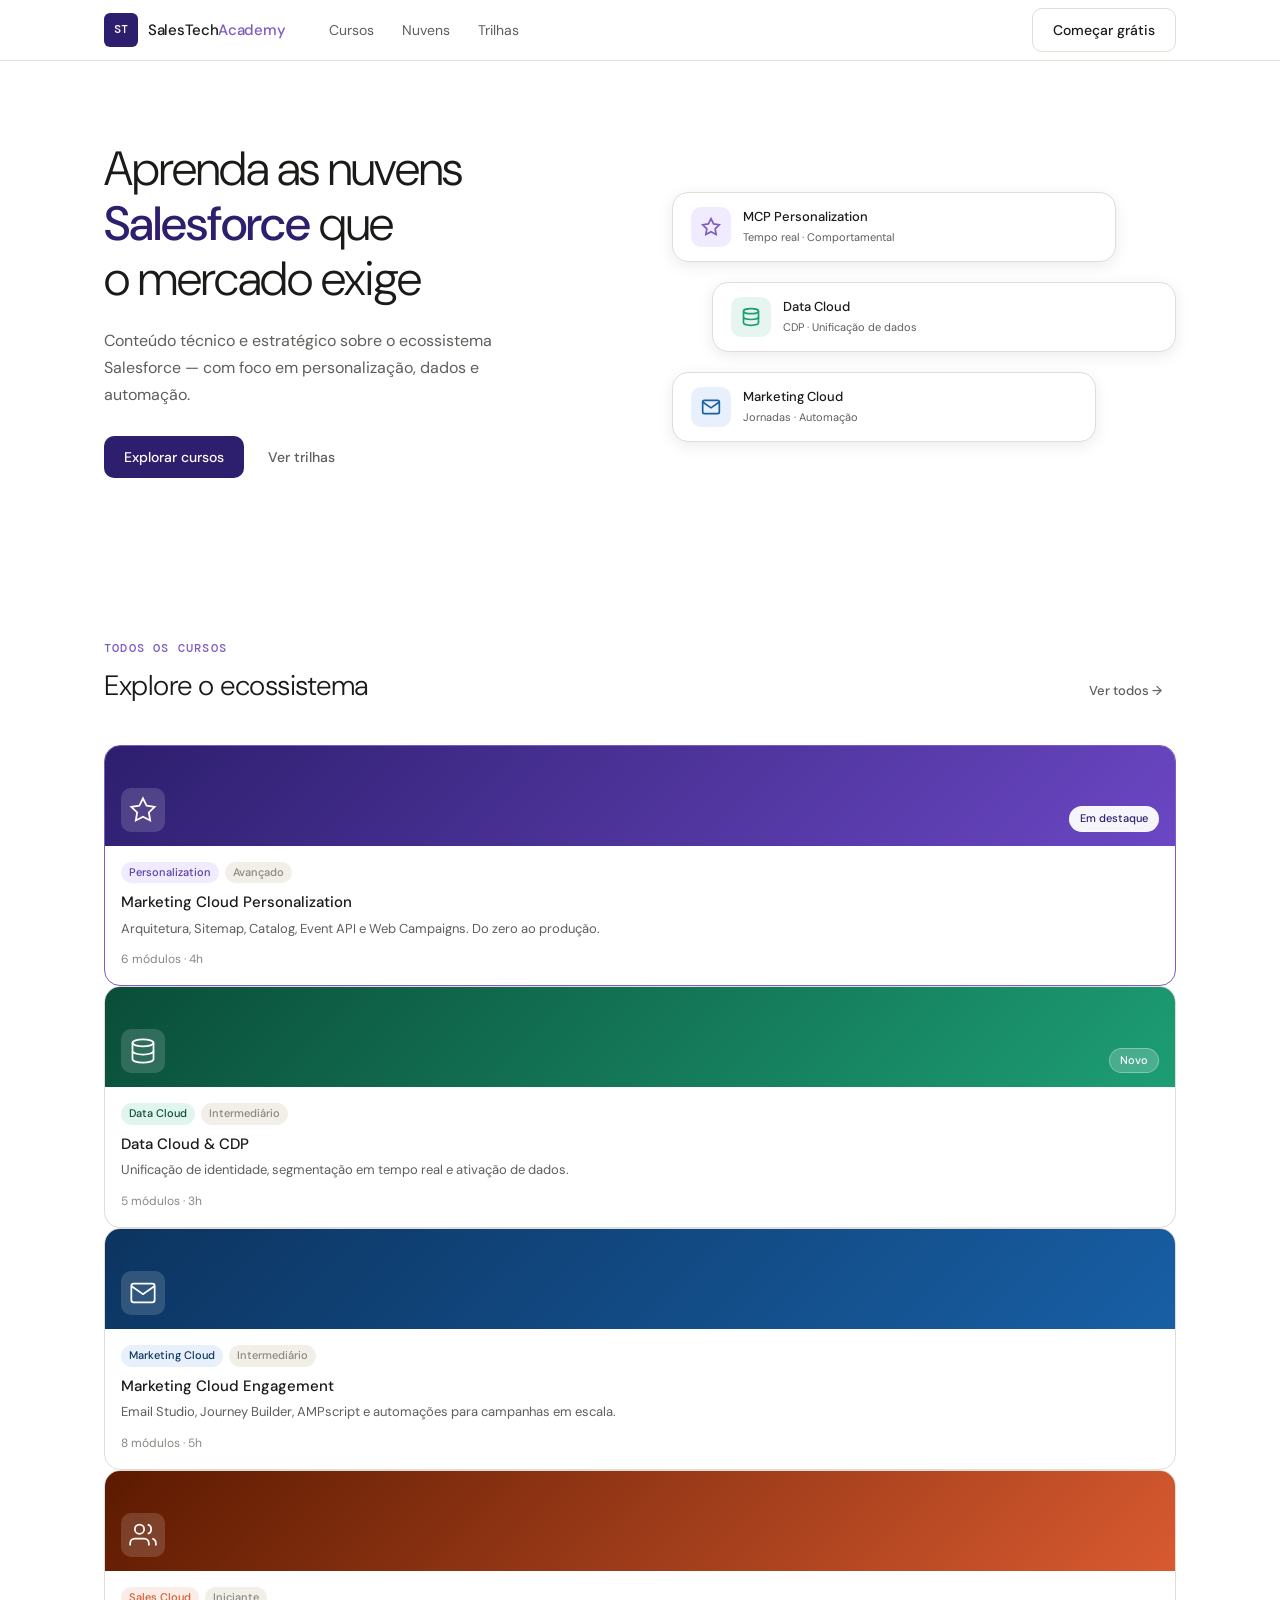
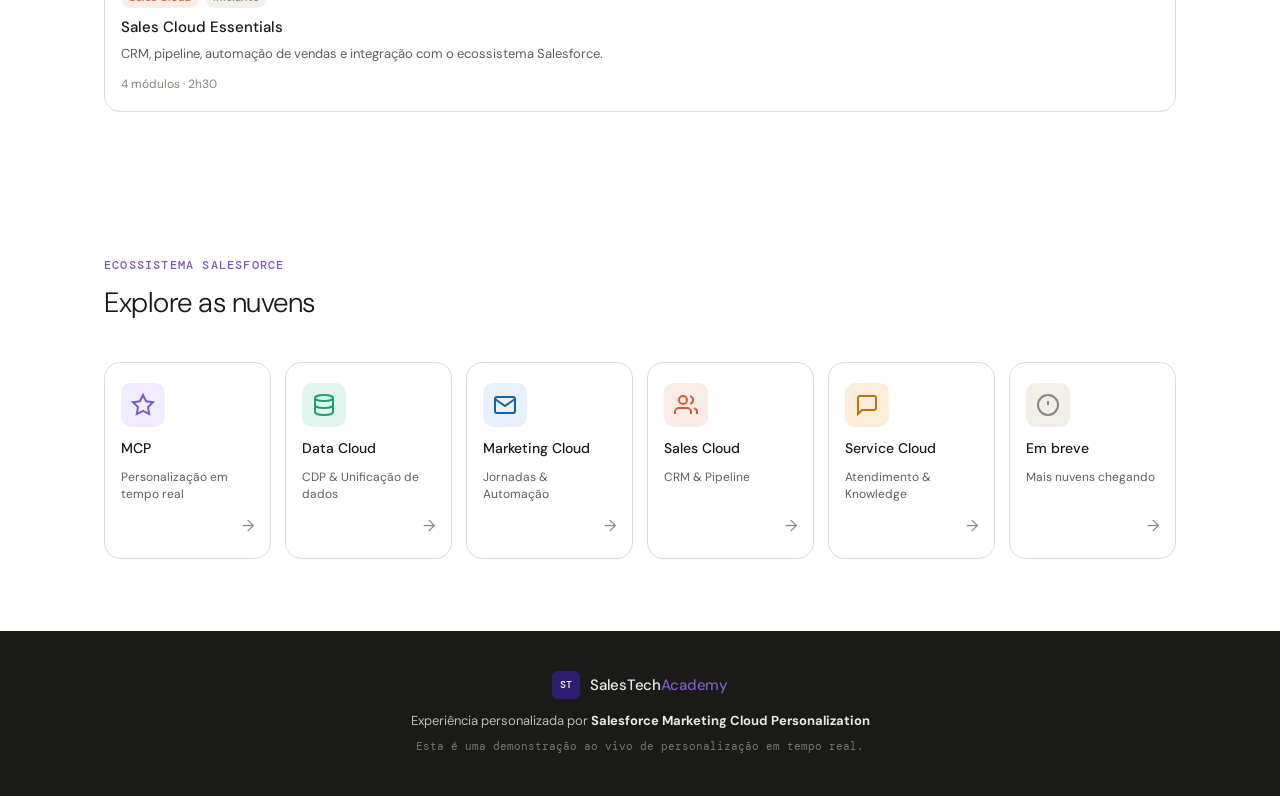
==== index.html @ fd5643a3 "Add files via upload" ====
<!DOCTYPE html>
<html lang="pt-BR">
<head>
  <meta charset="UTF-8" />
  <meta name="viewport" content="width=device-width, initial-scale=1.0" />
  <title>SalesTech Academy</title>
  <link rel="preconnect" href="https://fonts.googleapis.com" />
  <link href="https://fonts.googleapis.com/css2?family=DM+Sans:ital,opsz,wght@0,9..40,300;0,9..40,400;0,9..40,500;1,9..40,300&family=DM+Mono:wght@400;500&display=swap" rel="stylesheet" />

  <script type="text/javascript">
    var _sfaccount = '500008088';
  </script>
  <script type="text/javascript" src="//cdn.evgnet.com/beacon/partnercapgeminibrasil/salestech_academy/scripts/evergage.min.js"></script>

  <link rel="stylesheet" href="css/style.css" />
</head>
<body>

  <!-- ============================================================
       MCP ZONE: event_banner
       Campanha: SalesTech — Event Banner
       Ativado manualmente durante a demo
  ============================================================ -->
  <div id="event-banner"></div>

  <!-- ============================================================
       NAVBAR
       MCP ZONE: navbar_cta
       Anônimo  → "Começar grátis"
       Identificado → nome do usuário
  ============================================================ -->
  <header class="navbar">
    <div class="container navbar__inner">
      <a href="index.html" class="navbar__logo">
        <span class="logo-mark">ST</span>
        <span class="logo-text">SalesTech<em>Academy</em></span>
      </a>
      <nav class="navbar__links">
        <a href="#cursos">Cursos</a>
        <a href="#nuvens">Nuvens</a>
        <a href="#trilhas">Trilhas</a>
      </nav>
      <div class="navbar__actions">
        <!-- MCP injeta aqui: nome do usuário ou CTA "Começar grátis" -->
        <div id="navbar-cta">
          <a href="#identificar" class="btn btn--outline">Começar grátis</a>
        </div>
      </div>
      <button class="navbar__hamburger" id="hamburger" aria-label="Menu">
        <span></span><span></span><span></span>
      </button>
    </div>
  </header>

  <!-- ============================================================
       HERO
       MCP ZONE: hero_greeting  → eyebrow personalizado por perfil
       MCP ZONE: hero_content   → título, subtítulo e CTA por perfil
       MCP ZONE: profile_tags   → tags de interesse (só identificados)
  ============================================================ -->
  <section class="hero">
    <div class="container hero__inner">
      <div class="hero__content">

        <!-- MCP injeta: eyebrow com greeting personalizado -->
        <div id="hero-greeting"></div>

        <!-- Título padrão — MCP pode substituir via hero_content -->
        <h1 class="hero__title">
          Aprenda as nuvens<br/>
          <span class="highlight">Salesforce</span> que<br/>
          o mercado exige
        </h1>

        <!-- Subtítulo padrão — MCP pode substituir via hero_content -->
        <p class="hero__sub" id="hero-sub">
          Conteúdo técnico e estratégico sobre o ecossistema Salesforce — com foco em personalização, dados e automação.
        </p>

        <div class="hero__ctas">
          <!-- MCP ZONE: hero_cta — CTA personalizado por perfil -->
          <div id="hero-cta">
            <a href="#cursos" class="btn btn--primary">Explorar cursos</a>
          </div>
          <a href="#nuvens" class="btn btn--ghost">Ver trilhas</a>
        </div>

        <!-- MCP ZONE: profile_tags — visível apenas para identificados -->
        <div id="profile-tags"></div>

      </div>
      <div class="hero__visual">
        <div class="hero__card-stack">
          <div class="floating-card floating-card--1">
            <div class="floating-card__icon" style="background:#f0ebff;">
              <svg width="20" height="20" viewBox="0 0 24 24" fill="none" stroke="#7c5cbf" stroke-width="2"><path d="M12 2l3.09 6.26L22 9.27l-5 4.87 1.18 6.88L12 17.77l-6.18 3.25L7 14.14 2 9.27l6.91-1.01L12 2z"/></svg>
            </div>
            <div>
              <p class="floating-card__title">MCP Personalization</p>
              <p class="floating-card__sub">Tempo real · Comportamental</p>
            </div>
          </div>
          <div class="floating-card floating-card--2">
            <div class="floating-card__icon" style="background:#e6f5f0;">
              <svg width="20" height="20" viewBox="0 0 24 24" fill="none" stroke="#1d9e75" stroke-width="2"><ellipse cx="12" cy="5" rx="9" ry="3"/><path d="M21 12c0 1.66-4 3-9 3s-9-1.34-9-3"/><path d="M3 5v14c0 1.66 4 3 9 3s9-1.34 9-3V5"/></svg>
            </div>
            <div>
              <p class="floating-card__title">Data Cloud</p>
              <p class="floating-card__sub">CDP · Unificação de dados</p>
            </div>
          </div>
          <div class="floating-card floating-card--3">
            <div class="floating-card__icon" style="background:#e8f0fb;">
              <svg width="20" height="20" viewBox="0 0 24 24" fill="none" stroke="#185fa5" stroke-width="2"><path d="M4 4h16c1.1 0 2 .9 2 2v12c0 1.1-.9 2-2 2H4c-1.1 0-2-.9-2-2V6c0-1.1.9-2 2-2z"/><polyline points="22,6 12,13 2,6"/></svg>
            </div>
            <div>
              <p class="floating-card__title">Marketing Cloud</p>
              <p class="floating-card__sub">Jornadas · Automação</p>
            </div>
          </div>
        </div>
      </div>
    </div>
  </section>

  <!-- ============================================================
       MCP ZONE: identify_zone
       Visível APENAS para visitantes anônimos
       MCP suprime após identificação
  ============================================================ -->
  <div id="identify-zone"></div>

  <!-- ============================================================
       CURSOS
       MCP ZONE: recommended_courses
       Recipe de recomendação por perfil + comportamento
       Seção estática abaixo como fallback para anônimos
  ============================================================ -->
  <section class="section" id="cursos">
    <div class="container">

      <!-- MCP ZONE: courses_header — eyebrow e título personalizados -->
      <div id="courses-header">
        <div class="section__header">
          <div>
            <p class="section__eyebrow">Todos os cursos</p>
            <h2 class="section__title">Explore o ecossistema</h2>
          </div>
          <a href="#" class="btn btn--ghost btn--sm">Ver todos →</a>
        </div>
      </div>

      <!-- MCP ZONE: recommended_courses — cards injetados pelo recipe -->
      <div id="courses-grid">
        <!-- Cards estáticos — fallback para anônimos sem campanha ativa -->
        <article class="course-card course-card--featured" data-catalog="personalization">
          <a href="personalization.html">
            <div class="course-card__header" style="background: linear-gradient(135deg,#2d1f6e,#6b47c4);">
              <div class="course-card__icon">
                <svg width="28" height="28" viewBox="0 0 24 24" fill="none" stroke="#fff" stroke-width="1.5"><path d="M12 2l3.09 6.26L22 9.27l-5 4.87 1.18 6.88L12 17.77l-6.18 3.25L7 14.14 2 9.27l6.91-1.01L12 2z"/></svg>
              </div>
              <span class="course-badge course-badge--featured">Em destaque</span>
            </div>
            <div class="course-card__body">
              <div class="course-card__tags">
                <span class="tag tag--purple">Personalization</span>
                <span class="tag tag--level">Avançado</span>
              </div>
              <h3 class="course-card__title">Marketing Cloud Personalization</h3>
              <p class="course-card__desc">Arquitetura, Sitemap, Catalog, Event API e Web Campaigns. Do zero ao produção.</p>
              <div class="course-card__meta">
                <span>6 módulos · 4h</span>
              </div>
            </div>
          </a>
        </article>

        <article class="course-card" data-catalog="data_cloud">
          <a href="data-cloud.html">
            <div class="course-card__header" style="background: linear-gradient(135deg,#0a4d38,#1d9e75);">
              <div class="course-card__icon">
                <svg width="28" height="28" viewBox="0 0 24 24" fill="none" stroke="#fff" stroke-width="1.5"><ellipse cx="12" cy="5" rx="9" ry="3"/><path d="M21 12c0 1.66-4 3-9 3s-9-1.34-9-3"/><path d="M3 5v14c0 1.66 4 3 9 3s9-1.34 9-3V5"/></svg>
              </div>
              <span class="course-badge">Novo</span>
            </div>
            <div class="course-card__body">
              <div class="course-card__tags">
                <span class="tag tag--green">Data Cloud</span>
                <span class="tag tag--level">Intermediário</span>
              </div>
              <h3 class="course-card__title">Data Cloud & CDP</h3>
              <p class="course-card__desc">Unificação de identidade, segmentação em tempo real e ativação de dados.</p>
              <div class="course-card__meta">
                <span>5 módulos · 3h</span>
              </div>
            </div>
          </a>
        </article>

        <article class="course-card" data-catalog="marketing_cloud">
          <a href="marketing-cloud.html">
            <div class="course-card__header" style="background: linear-gradient(135deg,#0c3460,#185fa5);">
              <div class="course-card__icon">
                <svg width="28" height="28" viewBox="0 0 24 24" fill="none" stroke="#fff" stroke-width="1.5"><path d="M4 4h16c1.1 0 2 .9 2 2v12c0 1.1-.9 2-2 2H4c-1.1 0-2-.9-2-2V6c0-1.1.9-2 2-2z"/><polyline points="22,6 12,13 2,6"/></svg>
              </div>
            </div>
            <div class="course-card__body">
              <div class="course-card__tags">
                <span class="tag tag--blue">Marketing Cloud</span>
                <span class="tag tag--level">Intermediário</span>
              </div>
              <h3 class="course-card__title">Marketing Cloud Engagement</h3>
              <p class="course-card__desc">Email Studio, Journey Builder, AMPscript e automações para campanhas em escala.</p>
              <div class="course-card__meta">
                <span>8 módulos · 5h</span>
              </div>
            </div>
          </a>
        </article>

        <article class="course-card" data-catalog="sales_cloud">
          <a href="#" onclick="return false;">
            <div class="course-card__header" style="background: linear-gradient(135deg,#5c1a00,#d85a30);">
              <div class="course-card__icon">
                <svg width="28" height="28" viewBox="0 0 24 24" fill="none" stroke="#fff" stroke-width="1.5"><path d="M17 21v-2a4 4 0 0 0-4-4H5a4 4 0 0 0-4 4v2"/><circle cx="9" cy="7" r="4"/><path d="M23 21v-2a4 4 0 0 0-3-3.87"/><path d="M16 3.13a4 4 0 0 1 0 7.75"/></svg>
              </div>
            </div>
            <div class="course-card__body">
              <div class="course-card__tags">
                <span class="tag tag--coral">Sales Cloud</span>
                <span class="tag tag--level">Iniciante</span>
              </div>
              <h3 class="course-card__title">Sales Cloud Essentials</h3>
              <p class="course-card__desc">CRM, pipeline, automação de vendas e integração com o ecossistema Salesforce.</p>
              <div class="course-card__meta">
                <span>4 módulos · 2h30</span>
              </div>
            </div>
          </a>
        </article>
      </div>

    </div>
  </section>

  <!-- ============================================================
       MCP ZONE: continue_section
       Visível APENAS para identificados com comportamento registrado
       MCP injeta com base no lastCourseViewed
  ============================================================ -->
  <div id="continue-section"></div>

  <!-- ============================================================
       NUVENS — catálogo estático
       Cliques alimentam o catalog affinity no MCP
  ============================================================ -->
  <section class="section" id="nuvens">
    <div class="container">
      <div class="section__header">
        <div>
          <p class="section__eyebrow">Ecossistema Salesforce</p>
          <h2 class="section__title">Explore as nuvens</h2>
        </div>
      </div>
      <div class="clouds-grid">
        <a href="personalization.html" class="cloud-card" data-catalog="personalization">
          <div class="cloud-card__icon" style="background:#f0ebff; color:#7c5cbf;">
            <svg width="24" height="24" viewBox="0 0 24 24" fill="none" stroke="currentColor" stroke-width="2"><path d="M12 2l3.09 6.26L22 9.27l-5 4.87 1.18 6.88L12 17.77l-6.18 3.25L7 14.14 2 9.27l6.91-1.01L12 2z"/></svg>
          </div>
          <h4>MCP</h4>
          <p>Personalização em tempo real</p>
          <span class="cloud-card__arrow">→</span>
        </a>
        <a href="data-cloud.html" class="cloud-card" data-catalog="data_cloud">
          <div class="cloud-card__icon" style="background:#e1f5ee; color:#1d9e75;">
            <svg width="24" height="24" viewBox="0 0 24 24" fill="none" stroke="currentColor" stroke-width="2"><ellipse cx="12" cy="5" rx="9" ry="3"/><path d="M21 12c0 1.66-4 3-9 3s-9-1.34-9-3"/><path d="M3 5v14c0 1.66 4 3 9 3s9-1.34 9-3V5"/></svg>
          </div>
          <h4>Data Cloud</h4>
          <p>CDP & Unificação de dados</p>
          <span class="cloud-card__arrow">→</span>
        </a>
        <a href="marketing-cloud.html" class="cloud-card" data-catalog="marketing_cloud">
          <div class="cloud-card__icon" style="background:#e8f0fb; color:#185fa5;">
            <svg width="24" height="24" viewBox="0 0 24 24" fill="none" stroke="currentColor" stroke-width="2"><path d="M4 4h16c1.1 0 2 .9 2 2v12c0 1.1-.9 2-2 2H4c-1.1 0-2-.9-2-2V6c0-1.1.9-2 2-2z"/><polyline points="22,6 12,13 2,6"/></svg>
          </div>
          <h4>Marketing Cloud</h4>
          <p>Jornadas & Automação</p>
          <span class="cloud-card__arrow">→</span>
        </a>
        <a href="#" class="cloud-card" data-catalog="sales_cloud" onclick="return false;">
          <div class="cloud-card__icon" style="background:#faece7; color:#d85a30;">
            <svg width="24" height="24" viewBox="0 0 24 24" fill="none" stroke="currentColor" stroke-width="2"><path d="M17 21v-2a4 4 0 0 0-4-4H5a4 4 0 0 0-4 4v2"/><circle cx="9" cy="7" r="4"/><path d="M23 21v-2a4 4 0 0 0-3-3.87"/><path d="M16 3.13a4 4 0 0 1 0 7.75"/></svg>
          </div>
          <h4>Sales Cloud</h4>
          <p>CRM & Pipeline</p>
          <span class="cloud-card__arrow">→</span>
        </a>
        <a href="#" class="cloud-card" data-catalog="service_cloud" onclick="return false;">
          <div class="cloud-card__icon" style="background:#faeeda; color:#ba7517;">
            <svg width="24" height="24" viewBox="0 0 24 24" fill="none" stroke="currentColor" stroke-width="2"><path d="M21 15a2 2 0 0 1-2 2H7l-4 4V5a2 2 0 0 1 2-2h14a2 2 0 0 1 2 2z"/></svg>
          </div>
          <h4>Service Cloud</h4>
          <p>Atendimento & Knowledge</p>
          <span class="cloud-card__arrow">→</span>
        </a>
        <a href="#" class="cloud-card cloud-card--coming" onclick="return false;">
          <div class="cloud-card__icon" style="background:#f1efe8; color:#888780;">
            <svg width="24" height="24" viewBox="0 0 24 24" fill="none" stroke="currentColor" stroke-width="2"><circle cx="12" cy="12" r="10"/><line x1="12" y1="8" x2="12" y2="12"/><line x1="12" y1="16" x2="12.01" y2="16"/></svg>
          </div>
          <h4>Em breve</h4>
          <p>Mais nuvens chegando</p>
          <span class="cloud-card__arrow">→</span>
        </a>
      </div>
    </div>
  </section>

  <!-- FOOTER -->
  <footer class="footer">
    <div class="container footer__inner">
      <div class="footer__brand">
        <span class="logo-mark logo-mark--sm">ST</span>
        <span class="logo-text">SalesTech<em>Academy</em></span>
      </div>
      <p class="footer__powered">
        Experiência personalizada por
        <strong>Salesforce Marketing Cloud Personalization</strong>
      </p>
      <p class="footer__note">Esta é uma demonstração ao vivo de personalização em tempo real.</p>
    </div>
  </footer>

  <script src="js/mcp-events.js"></script>
  <script>
    // Hamburger menu — única lógica que permanece no site
    window.addEventListener('DOMContentLoaded', () => {
      document.getElementById('hamburger').addEventListener('click', () => {
        document.querySelector('.navbar__links').classList.toggle('open');
      });

      // Animate floating cards
      document.querySelectorAll('.floating-card').forEach((card, i) => {
        card.style.animationDelay = `${i * 0.15}s`;
        card.classList.add('fade-in');
      });

      // Animate sections on scroll
      const observer = new IntersectionObserver((entries) => {
        entries.forEach(e => {
          if (e.isIntersecting) e.target.classList.add('visible');
        });
      }, { threshold: 0.1 });
      document.querySelectorAll('.course-card, .cloud-card, .section__header').forEach(el => observer.observe(el));
    });
  </script>
</body>
</html>
---- css/style.css ----
/* ============================================
   SalesTech Academy — CSS
   Marketing Cloud Personalization Demo
   ============================================ */

*, *::before, *::after { box-sizing: border-box; margin: 0; padding: 0; }

:root {
  --font: 'DM Sans', sans-serif;
  --mono: 'DM Mono', monospace;

  --purple-50: #f0ebff;
  --purple-100: #d4c2f7;
  --purple-400: #7c5cbf;
  --purple-600: #5a3fa0;
  --purple-900: #2d1f6e;

  --green-50: #e1f5ee;
  --green-400: #1d9e75;
  --green-900: #0a4d38;

  --blue-50: #e8f0fb;
  --blue-400: #185fa5;
  --blue-900: #0c3460;

  --coral-50: #faece7;
  --coral-400: #d85a30;

  --amber-50: #faeeda;
  --amber-400: #ba7517;

  --gray-50: #f8f7f5;
  --gray-100: #f1efe8;
  --gray-200: #e0ddd6;
  --gray-400: #888780;
  --gray-700: #444441;
  --gray-900: #1a1a18;

  --text: #1a1a18;
  --text-muted: #5f5e5a;
  --text-light: #888780;
  --bg: #ffffff;
  --bg-alt: #f8f7f5;
  --border: #e0ddd6;

  --radius-sm: 6px;
  --radius-md: 10px;
  --radius-lg: 16px;
  --radius-xl: 24px;

  --shadow-sm: 0 1px 3px rgba(0,0,0,0.06), 0 1px 2px rgba(0,0,0,0.04);
  --shadow-md: 0 4px 16px rgba(0,0,0,0.08);
  --shadow-lg: 0 8px 32px rgba(0,0,0,0.10);
}

html { scroll-behavior: smooth; }

body {
  font-family: var(--font);
  font-size: 16px;
  line-height: 1.6;
  color: var(--text);
  background: var(--bg);
  -webkit-font-smoothing: antialiased;
}

a { text-decoration: none; color: inherit; }
img { max-width: 100%; }

.container {
  max-width: 1120px;
  margin: 0 auto;
  padding: 0 24px;
}

/* ============================================ BUTTONS */
.btn {
  display: inline-flex;
  align-items: center;
  gap: 6px;
  padding: 10px 20px;
  border-radius: var(--radius-md);
  font-family: var(--font);
  font-size: 14px;
  font-weight: 500;
  cursor: pointer;
  border: none;
  transition: all 0.2s ease;
  white-space: nowrap;
}
.btn--primary {
  background: var(--purple-900);
  color: #fff;
}
.btn--primary:hover { background: var(--purple-600); transform: translateY(-1px); box-shadow: var(--shadow-md); }
.btn--outline {
  background: transparent;
  color: var(--text);
  border: 1.5px solid var(--border);
}
.btn--outline:hover { border-color: var(--purple-400); color: var(--purple-400); }
.btn--ghost {
  background: transparent;
  color: var(--text-muted);
  padding: 10px 14px;
}
.btn--ghost:hover { color: var(--text); }
.btn--sm { padding: 7px 14px; font-size: 13px; }

/* ============================================ EVENT BANNER */
.event-banner {
  background: var(--green-900);
  color: #fff;
  padding: 10px 0;
  position: sticky;
  top: 0;
  z-index: 200;
}
.event-banner__inner {
  max-width: 1120px;
  margin: 0 auto;
  padding: 0 24px;
  display: flex;
  align-items: center;
  gap: 12px;
}
.event-banner__pulse {
  width: 8px; height: 8px;
  background: #4ade80;
  border-radius: 50%;
  flex-shrink: 0;
  animation: pulse 2s infinite;
}
@keyframes pulse {
  0%, 100% { opacity: 1; transform: scale(1); }
  50% { opacity: 0.5; transform: scale(1.3); }
}
.event-banner__text { flex: 1; font-size: 14px; }
.event-banner__text strong { font-weight: 500; }
.event-banner__cta {
  font-size: 13px;
  background: rgba(255,255,255,0.15);
  color: #fff;
  padding: 5px 14px;
  border-radius: var(--radius-sm);
  border: 1px solid rgba(255,255,255,0.2);
  white-space: nowrap;
  transition: background 0.2s;
}
.event-banner__cta:hover { background: rgba(255,255,255,0.25); }
.event-banner__close {
  background: none;
  border: none;
  color: rgba(255,255,255,0.6);
  font-size: 20px;
  cursor: pointer;
  padding: 0 4px;
  line-height: 1;
}

/* ============================================ NAVBAR */
.navbar {
  position: sticky;
  top: 0;
  z-index: 100;
  background: rgba(255,255,255,0.92);
  backdrop-filter: blur(12px);
  -webkit-backdrop-filter: blur(12px);
  border-bottom: 1px solid var(--border);
}
.navbar__inner {
  height: 60px;
  display: flex;
  align-items: center;
  gap: 32px;
}
.navbar__logo {
  display: flex;
  align-items: center;
  gap: 10px;
  flex-shrink: 0;
}
.logo-mark {
  width: 34px; height: 34px;
  background: var(--purple-900);
  color: #fff;
  border-radius: var(--radius-sm);
  display: flex;
  align-items: center;
  justify-content: center;
  font-size: 12px;
  font-weight: 500;
  letter-spacing: 0.5px;
  font-family: var(--mono);
}
.logo-mark--sm { width: 28px; height: 28px; font-size: 10px; }
.logo-text {
  font-size: 15px;
  font-weight: 500;
  color: var(--text);
  letter-spacing: -0.3px;
}
.logo-text em { font-style: normal; color: var(--purple-400); }
.navbar__links {
  display: flex;
  gap: 4px;
  flex: 1;
}
.navbar__links a {
  font-size: 14px;
  color: var(--text-muted);
  padding: 6px 12px;
  border-radius: var(--radius-sm);
  transition: all 0.15s;
}
.navbar__links a:hover { color: var(--text); background: var(--gray-100); }
.navbar__actions {
  display: flex;
  align-items: center;
  gap: 10px;
}
.user-greeting {
  font-size: 13px;
  color: var(--text-muted);
  font-family: var(--mono);
  background: var(--purple-50);
  padding: 4px 10px;
  border-radius: 20px;
  color: var(--purple-600);
}
.navbar__hamburger {
  display: none;
  flex-direction: column;
  gap: 5px;
  background: none;
  border: none;
  cursor: pointer;
  padding: 4px;
}
.navbar__hamburger span {
  width: 22px; height: 2px;
  background: var(--text);
  border-radius: 2px;
  display: block;
}

/* ============================================ HERO */
.hero {
  padding: 80px 0 64px;
  overflow: hidden;
}
.hero__inner {
  display: grid;
  grid-template-columns: 1fr 1fr;
  gap: 64px;
  align-items: center;
}
.hero__eyebrow {
  display: inline-flex;
  align-items: center;
  gap: 8px;
  font-size: 13px;
  font-weight: 500;
  color: var(--purple-600);
  background: var(--purple-50);
  padding: 5px 12px;
  border-radius: 20px;
  margin-bottom: 20px;
  transition: opacity 0.4s ease;
  font-family: var(--mono);
}
.live-dot {
  width: 7px; height: 7px;
  background: var(--green-400);
  border-radius: 50%;
  animation: pulse 2s infinite;
}
.hero__title {
  font-size: clamp(32px, 4vw, 48px);
  font-weight: 300;
  line-height: 1.15;
  letter-spacing: -1px;
  color: var(--text);
  margin-bottom: 20px;
}
.highlight {
  font-weight: 500;
  color: var(--purple-900);
  position: relative;
}
.hero__sub {
  font-size: 16px;
  color: var(--text-muted);
  line-height: 1.7;
  margin-bottom: 28px;
  max-width: 440px;
}
.hero__ctas {
  display: flex;
  gap: 10px;
  flex-wrap: wrap;
  margin-bottom: 24px;
}
.profile-tags {
  display: flex;
  align-items: center;
  gap: 8px;
  flex-wrap: wrap;
}
.profile-tag__label {
  font-size: 12px;
  color: var(--text-light);
}
.profile-tag {
  font-size: 12px;
  font-weight: 500;
  background: var(--purple-50);
  color: var(--purple-600);
  padding: 3px 10px;
  border-radius: 20px;
  border: 1px solid var(--purple-100);
}

/* Floating cards */
.hero__visual { position: relative; height: 300px; }
.hero__card-stack { position: relative; width: 100%; height: 100%; }
.floating-card {
  position: absolute;
  background: var(--bg);
  border: 1px solid var(--border);
  border-radius: var(--radius-lg);
  padding: 14px 18px;
  display: flex;
  align-items: center;
  gap: 12px;
  box-shadow: var(--shadow-md);
  opacity: 0;
  transform: translateY(12px);
  transition: opacity 0.5s ease, transform 0.5s ease;
}
.floating-card.fade-in { opacity: 1; transform: translateY(0); }
.floating-card--1 { top: 20px; left: 0; right: 60px; animation: float1 4s ease-in-out infinite 0.5s; }
.floating-card--2 { top: 110px; left: 40px; right: 0; animation: float2 4.5s ease-in-out infinite 0.8s; }
.floating-card--3 { top: 200px; left: 0; right: 80px; animation: float1 5s ease-in-out infinite 1s; }
@keyframes float1 { 0%,100% { transform: translateY(0); } 50% { transform: translateY(-6px); } }
@keyframes float2 { 0%,100% { transform: translateY(0); } 50% { transform: translateY(-5px); } }
.floating-card__icon {
  width: 40px; height: 40px;
  border-radius: var(--radius-md);
  display: flex;
  align-items: center;
  justify-content: center;
  flex-shrink: 0;
}
.floating-card__title { font-size: 13px; font-weight: 500; color: var(--text); }
.floating-card__sub { font-size: 11px; color: var(--text-muted); margin-top: 1px; }

/* ============================================ IDENTIFY ZONE */
.identify-zone {
  padding: 40px 0;
  background: var(--bg-alt);
  border-top: 1px solid var(--border);
  border-bottom: 1px solid var(--border);
}
.identify-zone__inner {
  display: flex;
  align-items: center;
  gap: 40px;
}
.identify-zone__text h3 {
  font-size: 18px;
  font-weight: 500;
  margin-bottom: 4px;
}
.identify-zone__text p {
  font-size: 14px;
  color: var(--text-muted);
  max-width: 300px;
}
.identify-zone__form {
  display: flex;
  gap: 10px;
  flex: 1;
  flex-wrap: wrap;
}
.identify-zone__form input,
.identify-zone__form select {
  flex: 1;
  min-width: 160px;
  padding: 10px 14px;
  border: 1.5px solid var(--border);
  border-radius: var(--radius-md);
  font-family: var(--font);
  font-size: 14px;
  color: var(--text);
  background: var(--bg);
  outline: none;
  transition: border-color 0.2s;
}
.identify-zone__form input:focus,
.identify-zone__form select:focus { border-color: var(--purple-400); }

/* ============================================ SECTIONS */
.section { padding: 72px 0; }
.section--alt { background: var(--bg-alt); }
.section__header {
  display: flex;
  align-items: flex-end;
  justify-content: space-between;
  margin-bottom: 36px;
  opacity: 0;
  transform: translateY(16px);
  transition: opacity 0.5s ease, transform 0.5s ease;
}
.section__header.visible { opacity: 1; transform: translateY(0); }
.section__eyebrow {
  font-size: 12px;
  font-weight: 500;
  text-transform: uppercase;
  letter-spacing: 1.2px;
  color: var(--purple-400);
  font-family: var(--mono);
  margin-bottom: 6px;
}
.section__title {
  font-size: 28px;
  font-weight: 300;
  letter-spacing: -0.5px;
  color: var(--text);
}

/* ============================================ COURSE CARDS */
.courses-grid {
  display: grid;
  grid-template-columns: repeat(auto-fill, minmax(240px, 1fr));
  gap: 20px;
}
.course-card {
  background: var(--bg);
  border: 1px solid var(--border);
  border-radius: var(--radius-lg);
  overflow: hidden;
  transition: all 0.25s ease;
  opacity: 0;
  transform: translateY(20px);
}
.course-card.visible { opacity: 1; transform: translateY(0); }
.course-card:hover { box-shadow: var(--shadow-lg); transform: translateY(-3px); }
.course-card--featured { border-color: var(--purple-400); }
.course-card a { display: block; height: 100%; color: inherit; }
.course-card__header {
  height: 100px;
  display: flex;
  align-items: flex-end;
  justify-content: space-between;
  padding: 14px 16px;
  position: relative;
}
.course-card__icon {
  width: 44px; height: 44px;
  background: rgba(255,255,255,0.15);
  border-radius: var(--radius-md);
  display: flex;
  align-items: center;
  justify-content: center;
}
.course-badge {
  font-size: 11px;
  font-weight: 500;
  background: rgba(255,255,255,0.2);
  color: #fff;
  padding: 3px 10px;
  border-radius: 20px;
  border: 1px solid rgba(255,255,255,0.3);
}
.course-badge--featured { background: rgba(255,255,255,0.95); color: var(--purple-900); }
.course-card__body { padding: 16px; }
.course-card__tags { display: flex; gap: 6px; margin-bottom: 10px; flex-wrap: wrap; }
.tag {
  font-size: 11px;
  font-weight: 500;
  padding: 2px 8px;
  border-radius: 20px;
}
.tag--purple { background: var(--purple-50); color: var(--purple-600); }
.tag--green { background: var(--green-50); color: var(--green-900); }
.tag--blue { background: var(--blue-50); color: var(--blue-900); }
.tag--coral { background: var(--coral-50); color: var(--coral-400); }
.tag--level { background: var(--gray-100); color: var(--gray-400); }
.course-card__title {
  font-size: 15px;
  font-weight: 500;
  margin-bottom: 6px;
  line-height: 1.3;
}
.course-card__desc {
  font-size: 13px;
  color: var(--text-muted);
  line-height: 1.5;
  margin-bottom: 12px;
}
.course-card__meta {
  display: flex;
  align-items: center;
  justify-content: space-between;
  font-size: 12px;
  color: var(--text-light);
  gap: 10px;
}
.course-card__progress { display: flex; align-items: center; gap: 6px; flex: 1; }
.progress-bar {
  flex: 1;
  height: 3px;
  background: var(--gray-200);
  border-radius: 2px;
  overflow: hidden;
}
.progress-bar__fill { height: 100%; background: var(--purple-400); border-radius: 2px; transition: width 0.6s ease; }
.progress-bar__fill--green { background: var(--green-400); }
.progress-bar__fill--blue { background: var(--blue-400); }
.progress-label { font-size: 11px; color: var(--text-light); white-space: nowrap; }

/* ============================================ CONTINUE CARDS */
.continue-grid { display: flex; flex-direction: column; gap: 12px; }
.continue-card {
  background: var(--bg);
  border: 1px solid var(--border);
  border-radius: var(--radius-md);
  padding: 14px 18px;
  display: flex;
  align-items: center;
  gap: 14px;
  transition: box-shadow 0.2s;
}
.continue-card:hover { box-shadow: var(--shadow-sm); }
.continue-card__icon {
  width: 40px; height: 40px;
  border-radius: var(--radius-md);
  display: flex;
  align-items: center;
  justify-content: center;
  flex-shrink: 0;
}
.continue-card__info { flex: 1; }
.continue-card__title { font-size: 14px; font-weight: 500; }
.continue-card__sub { font-size: 12px; color: var(--text-muted); margin-top: 2px; }

/* ============================================ CLOUDS GRID */
.clouds-grid {
  display: grid;
  grid-template-columns: repeat(auto-fill, minmax(160px, 1fr));
  gap: 14px;
}
.cloud-card {
  background: var(--bg);
  border: 1px solid var(--border);
  border-radius: var(--radius-lg);
  padding: 20px 16px;
  display: flex;
  flex-direction: column;
  gap: 10px;
  transition: all 0.2s ease;
  cursor: pointer;
  opacity: 0;
  transform: translateY(16px);
}
.cloud-card.visible { opacity: 1; transform: translateY(0); }
.cloud-card:hover { border-color: var(--purple-100); box-shadow: var(--shadow-md); transform: translateY(-2px); }
.cloud-card--coming { opacity: 0.5; cursor: default; }
.cloud-card--coming:hover { transform: none; box-shadow: none; }
.cloud-card__icon {
  width: 44px; height: 44px;
  border-radius: var(--radius-md);
  display: flex;
  align-items: center;
  justify-content: center;
}
.cloud-card h4 { font-size: 14px; font-weight: 500; }
.cloud-card p { font-size: 12px; color: var(--text-muted); line-height: 1.4; flex: 1; }
.cloud-card__arrow {
  font-size: 16px;
  color: var(--text-light);
  transition: transform 0.2s;
  align-self: flex-end;
}
.cloud-card:hover .cloud-card__arrow { transform: translateX(4px); color: var(--purple-400); }

/* ============================================ FOOTER */
.footer {
  background: var(--gray-900);
  color: rgba(255,255,255,0.7);
  padding: 40px 0;
}
.footer__inner { text-align: center; }
.footer__brand {
  display: flex;
  align-items: center;
  justify-content: center;
  gap: 10px;
  margin-bottom: 12px;
}
.footer__brand .logo-text { color: rgba(255,255,255,0.9); }
.footer__powered { font-size: 13px; margin-bottom: 6px; }
.footer__powered strong { color: rgba(255,255,255,0.9); }
.footer__note {
  font-size: 11px;
  color: rgba(255,255,255,0.4);
  font-family: var(--mono);
}

/* ============================================ ANIMATIONS */
@keyframes fadeUp {
  from { opacity: 0; transform: translateY(20px); }
  to { opacity: 1; transform: translateY(0); }
}
.hero__content > * { animation: fadeUp 0.6s ease both; }
.hero__content > *:nth-child(1) { animation-delay: 0.05s; }
.hero__content > *:nth-child(2) { animation-delay: 0.12s; }
.hero__content > *:nth-child(3) { animation-delay: 0.18s; }
.hero__content > *:nth-child(4) { animation-delay: 0.24s; }

/* ============================================ RESPONSIVE */
@media (max-width: 768px) {
  .hero__inner { grid-template-columns: 1fr; gap: 40px; }
  .hero__visual { height: 200px; }
  .floating-card { font-size: 13px; padding: 10px 14px; }
  .floating-card--1 { right: 0; }
  .floating-card--2 { left: 0; }
  .floating-card--3 { right: 0; }
  .navbar__links { display: none; position: absolute; top: 60px; left: 0; right: 0; background: #fff; border-bottom: 1px solid var(--border); flex-direction: column; padding: 12px 24px; gap: 0; }
  .navbar__links.open { display: flex; }
  .navbar__links a { padding: 10px 0; border-bottom: 1px solid var(--gray-100); }
  .navbar__hamburger { display: flex; }
  .identify-zone__inner { flex-direction: column; align-items: flex-start; gap: 20px; }
  .courses-grid { grid-template-columns: 1fr 1fr; }
  .section { padding: 48px 0; }
}

@media (max-width: 480px) {
  .courses-grid { grid-template-columns: 1fr; }
  .clouds-grid { grid-template-columns: 1fr 1fr; }
  .hero__title { font-size: 28px; }
}
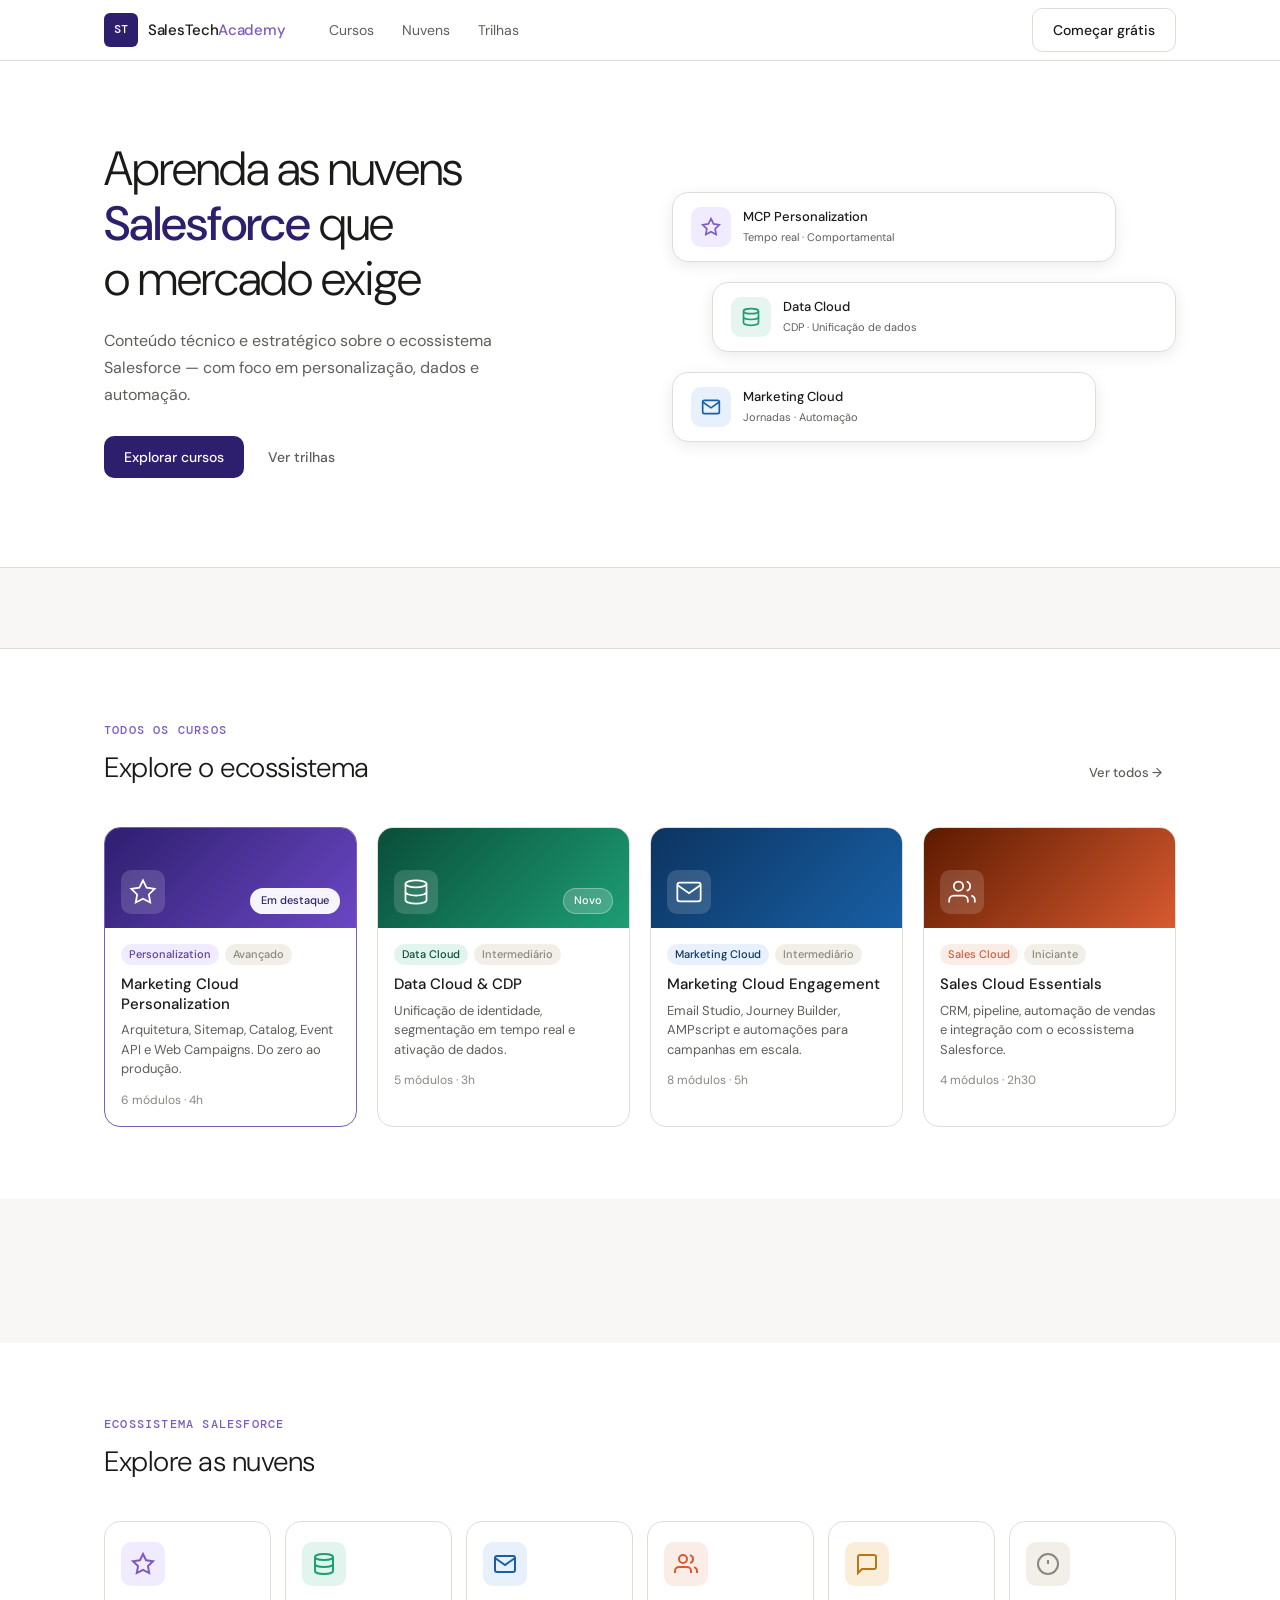
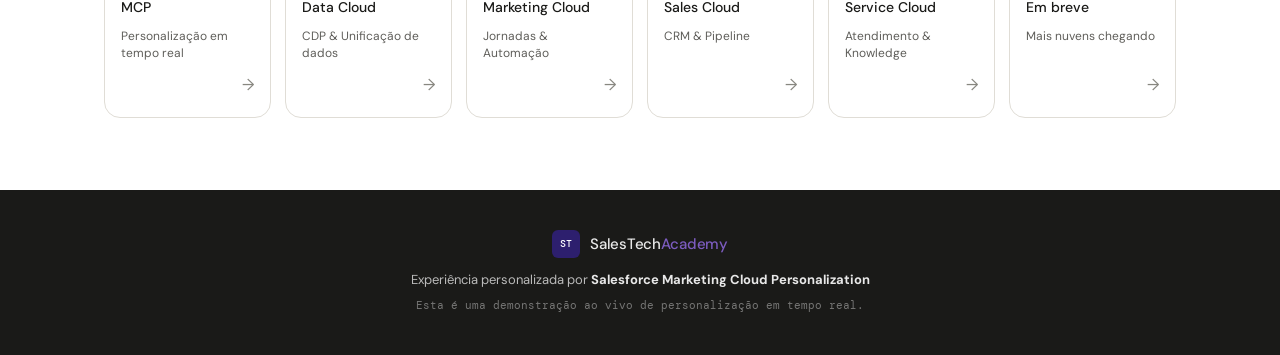
==== commit ec94cf42: "Add files via upload" ====
--- a/index.html
+++ b/index.html
@@ -128,7 +128,7 @@
        Visível APENAS para visitantes anônimos
        MCP suprime após identificação
   ============================================================ -->
-  <div id="identify-zone"></div>
+  <section class="identify-zone" id="identify-zone"></section>
 
   <!-- ============================================================
        CURSOS
@@ -151,7 +151,7 @@
       </div>
 
       <!-- MCP ZONE: recommended_courses — cards injetados pelo recipe -->
-      <div id="courses-grid">
+      <div id="courses-grid" class="courses-grid">
         <!-- Cards estáticos — fallback para anônimos sem campanha ativa -->
         <article class="course-card course-card--featured" data-catalog="personalization">
           <a href="personalization.html">
@@ -248,7 +248,7 @@
        Visível APENAS para identificados com comportamento registrado
        MCP injeta com base no lastCourseViewed
   ============================================================ -->
-  <div id="continue-section"></div>
+  <section class="section section--alt" id="continue-section"></section>
 
   <!-- ============================================================
        NUVENS — catálogo estático
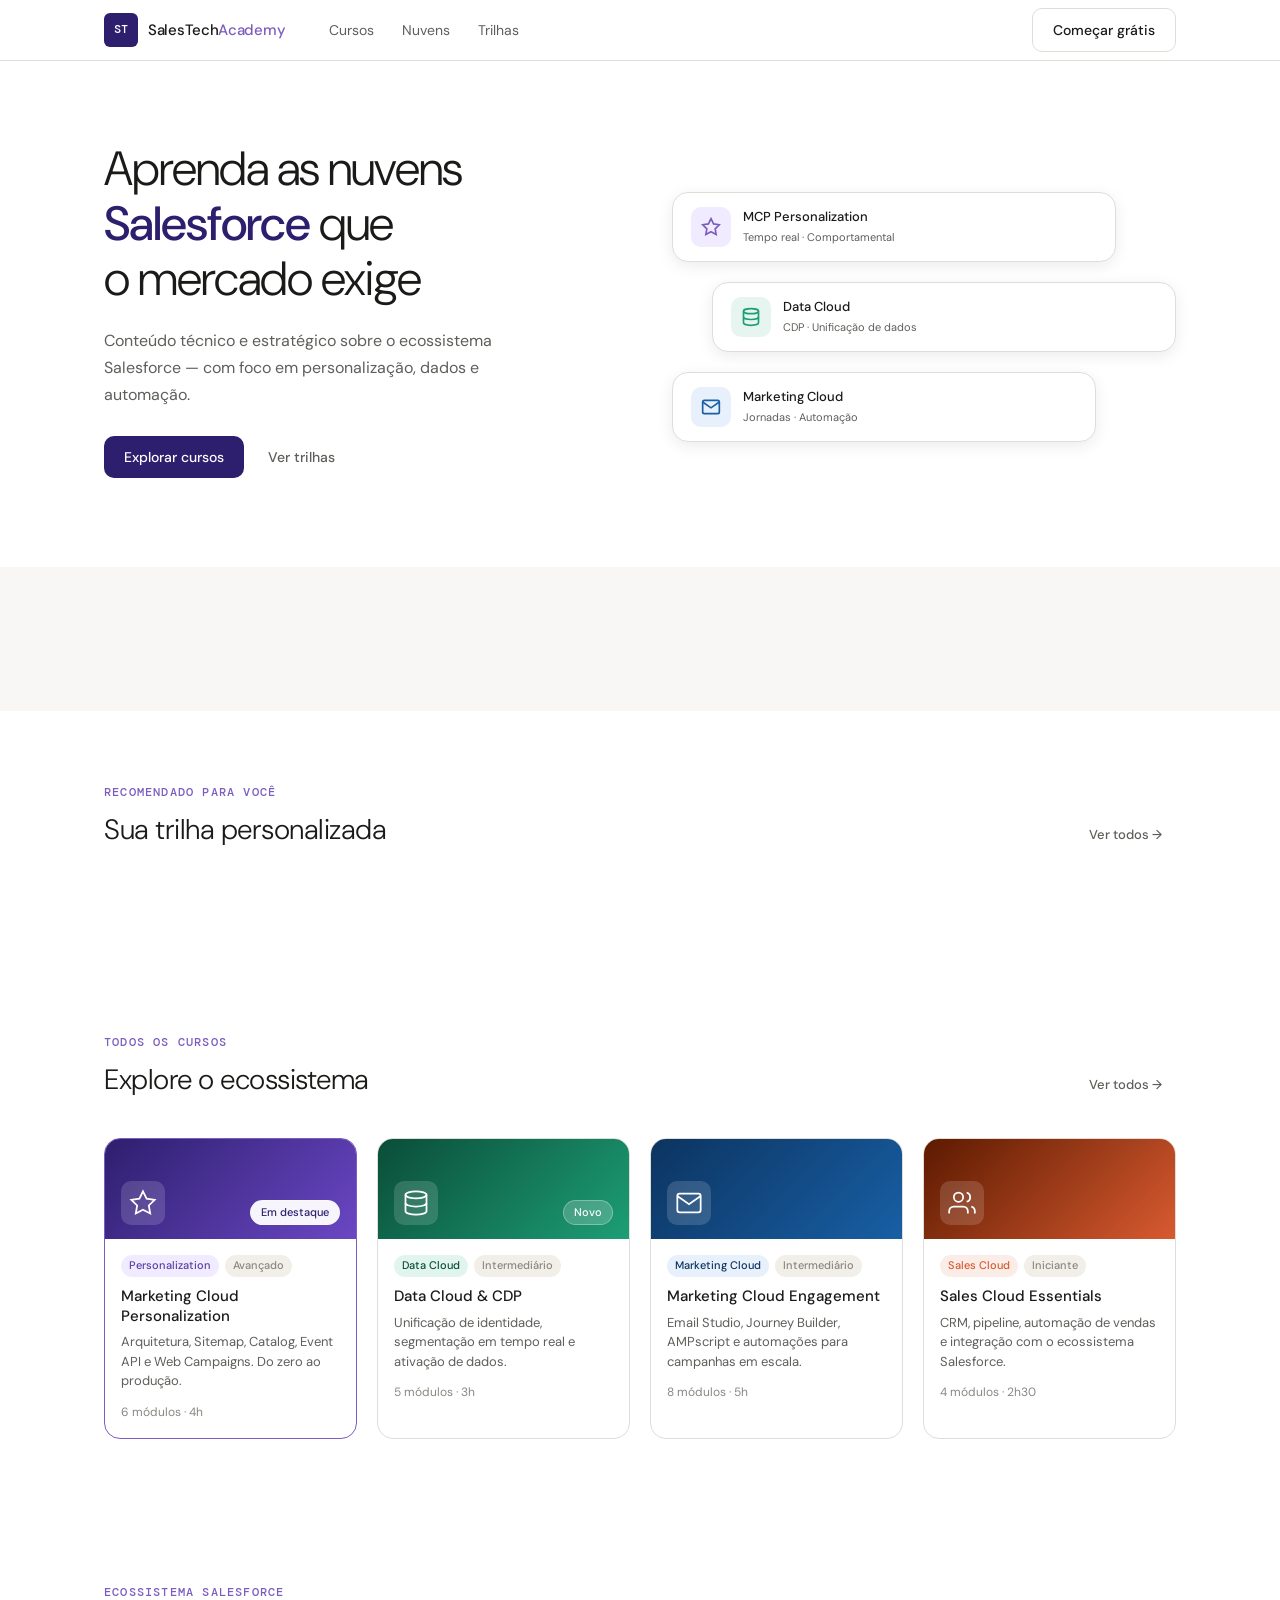
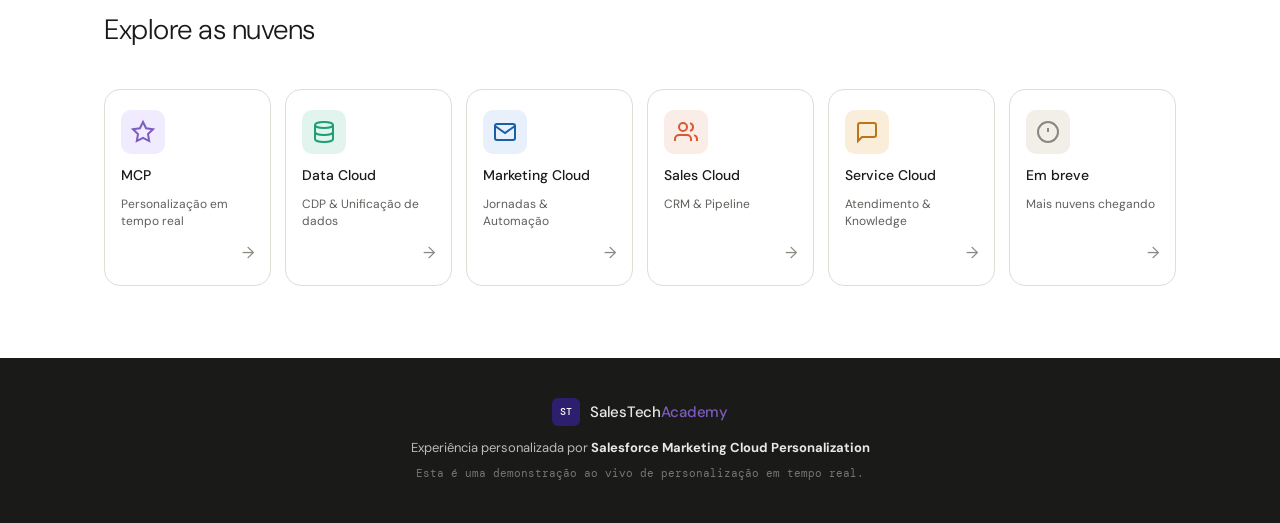
==== commit ab50529b: "Add files via upload" ====
--- a/index.html
+++ b/index.html
@@ -43,7 +43,7 @@
       <div class="navbar__actions">
         <!-- MCP injeta aqui: nome do usuário ou CTA "Começar grátis" -->
         <div id="navbar-cta">
-          <a href="#identificar" class="btn btn--outline">Começar grátis</a>
+          <a href="form.html" class="btn btn--outline">Começar grátis</a>
         </div>
       </div>
       <button class="navbar__hamburger" id="hamburger" aria-label="Menu">
@@ -124,35 +124,49 @@
   </section>
 
   <!-- ============================================================
-       MCP ZONE: identify_zone
-       Visível APENAS para visitantes anônimos
-       MCP suprime após identificação
-  ============================================================ -->
-  <section class="identify-zone" id="identify-zone"></section>
-
-  <!-- ============================================================
-       CURSOS
+       MCP ZONE: continue_section
+       Visível APENAS para identificados com lastCourseViewed
+       MCP injeta com base no último curso visitado
+  ============================================================ -->
+  <section class="section section--alt" id="continue-section"></section>
+
+  <!-- ============================================================
        MCP ZONE: recommended_courses
        Recipe de recomendação por perfil + comportamento
-       Seção estática abaixo como fallback para anônimos
+       Visível para identificados — MCP injeta os cards
+  ============================================================ -->
+  <section class="section" id="recommended-section">
+    <div class="container">
+      <div id="courses-header-rec">
+        <div class="section__header">
+          <div>
+            <p class="section__eyebrow" id="rec-eyebrow">Recomendado para você</p>
+            <h2 class="section__title" id="rec-title">Sua trilha personalizada</h2>
+          </div>
+          <a href="#cursos" class="btn btn--ghost btn--sm">Ver todos →</a>
+        </div>
+      </div>
+      <!-- MCP ZONE: recommended_courses — cards injetados pelo recipe -->
+      <div id="recommended-courses" class="courses-grid"></div>
+    </div>
+  </section>
+
+  <!-- ============================================================
+       TODOS OS CURSOS
+       Seção estática — fallback e catálogo completo
   ============================================================ -->
   <section class="section" id="cursos">
     <div class="container">
 
-      <!-- MCP ZONE: courses_header — eyebrow e título personalizados -->
-      <div id="courses-header">
-        <div class="section__header">
-          <div>
-            <p class="section__eyebrow">Todos os cursos</p>
-            <h2 class="section__title">Explore o ecossistema</h2>
-          </div>
-          <a href="#" class="btn btn--ghost btn--sm">Ver todos →</a>
-        </div>
-      </div>
-
-      <!-- MCP ZONE: recommended_courses — cards injetados pelo recipe -->
+      <div class="section__header">
+        <div>
+          <p class="section__eyebrow">Todos os cursos</p>
+          <h2 class="section__title">Explore o ecossistema</h2>
+        </div>
+        <a href="#" class="btn btn--ghost btn--sm">Ver todos →</a>
+      </div>
+
       <div id="courses-grid" class="courses-grid">
-        <!-- Cards estáticos — fallback para anônimos sem campanha ativa -->
         <article class="course-card course-card--featured" data-catalog="personalization">
           <a href="personalization.html">
             <div class="course-card__header" style="background: linear-gradient(135deg,#2d1f6e,#6b47c4);">
@@ -168,9 +182,7 @@
               </div>
               <h3 class="course-card__title">Marketing Cloud Personalization</h3>
               <p class="course-card__desc">Arquitetura, Sitemap, Catalog, Event API e Web Campaigns. Do zero ao produção.</p>
-              <div class="course-card__meta">
-                <span>6 módulos · 4h</span>
-              </div>
+              <div class="course-card__meta"><span>6 módulos · 4h</span></div>
             </div>
           </a>
         </article>
@@ -190,9 +202,7 @@
               </div>
               <h3 class="course-card__title">Data Cloud & CDP</h3>
               <p class="course-card__desc">Unificação de identidade, segmentação em tempo real e ativação de dados.</p>
-              <div class="course-card__meta">
-                <span>5 módulos · 3h</span>
-              </div>
+              <div class="course-card__meta"><span>5 módulos · 3h</span></div>
             </div>
           </a>
         </article>
@@ -211,9 +221,7 @@
               </div>
               <h3 class="course-card__title">Marketing Cloud Engagement</h3>
               <p class="course-card__desc">Email Studio, Journey Builder, AMPscript e automações para campanhas em escala.</p>
-              <div class="course-card__meta">
-                <span>8 módulos · 5h</span>
-              </div>
+              <div class="course-card__meta"><span>8 módulos · 5h</span></div>
             </div>
           </a>
         </article>
@@ -232,9 +240,7 @@
               </div>
               <h3 class="course-card__title">Sales Cloud Essentials</h3>
               <p class="course-card__desc">CRM, pipeline, automação de vendas e integração com o ecossistema Salesforce.</p>
-              <div class="course-card__meta">
-                <span>4 módulos · 2h30</span>
-              </div>
+              <div class="course-card__meta"><span>4 módulos · 2h30</span></div>
             </div>
           </a>
         </article>
@@ -242,13 +248,6 @@
 
     </div>
   </section>
-
-  <!-- ============================================================
-       MCP ZONE: continue_section
-       Visível APENAS para identificados com comportamento registrado
-       MCP injeta com base no lastCourseViewed
-  ============================================================ -->
-  <section class="section section--alt" id="continue-section"></section>
 
   <!-- ============================================================
        NUVENS — catálogo estático
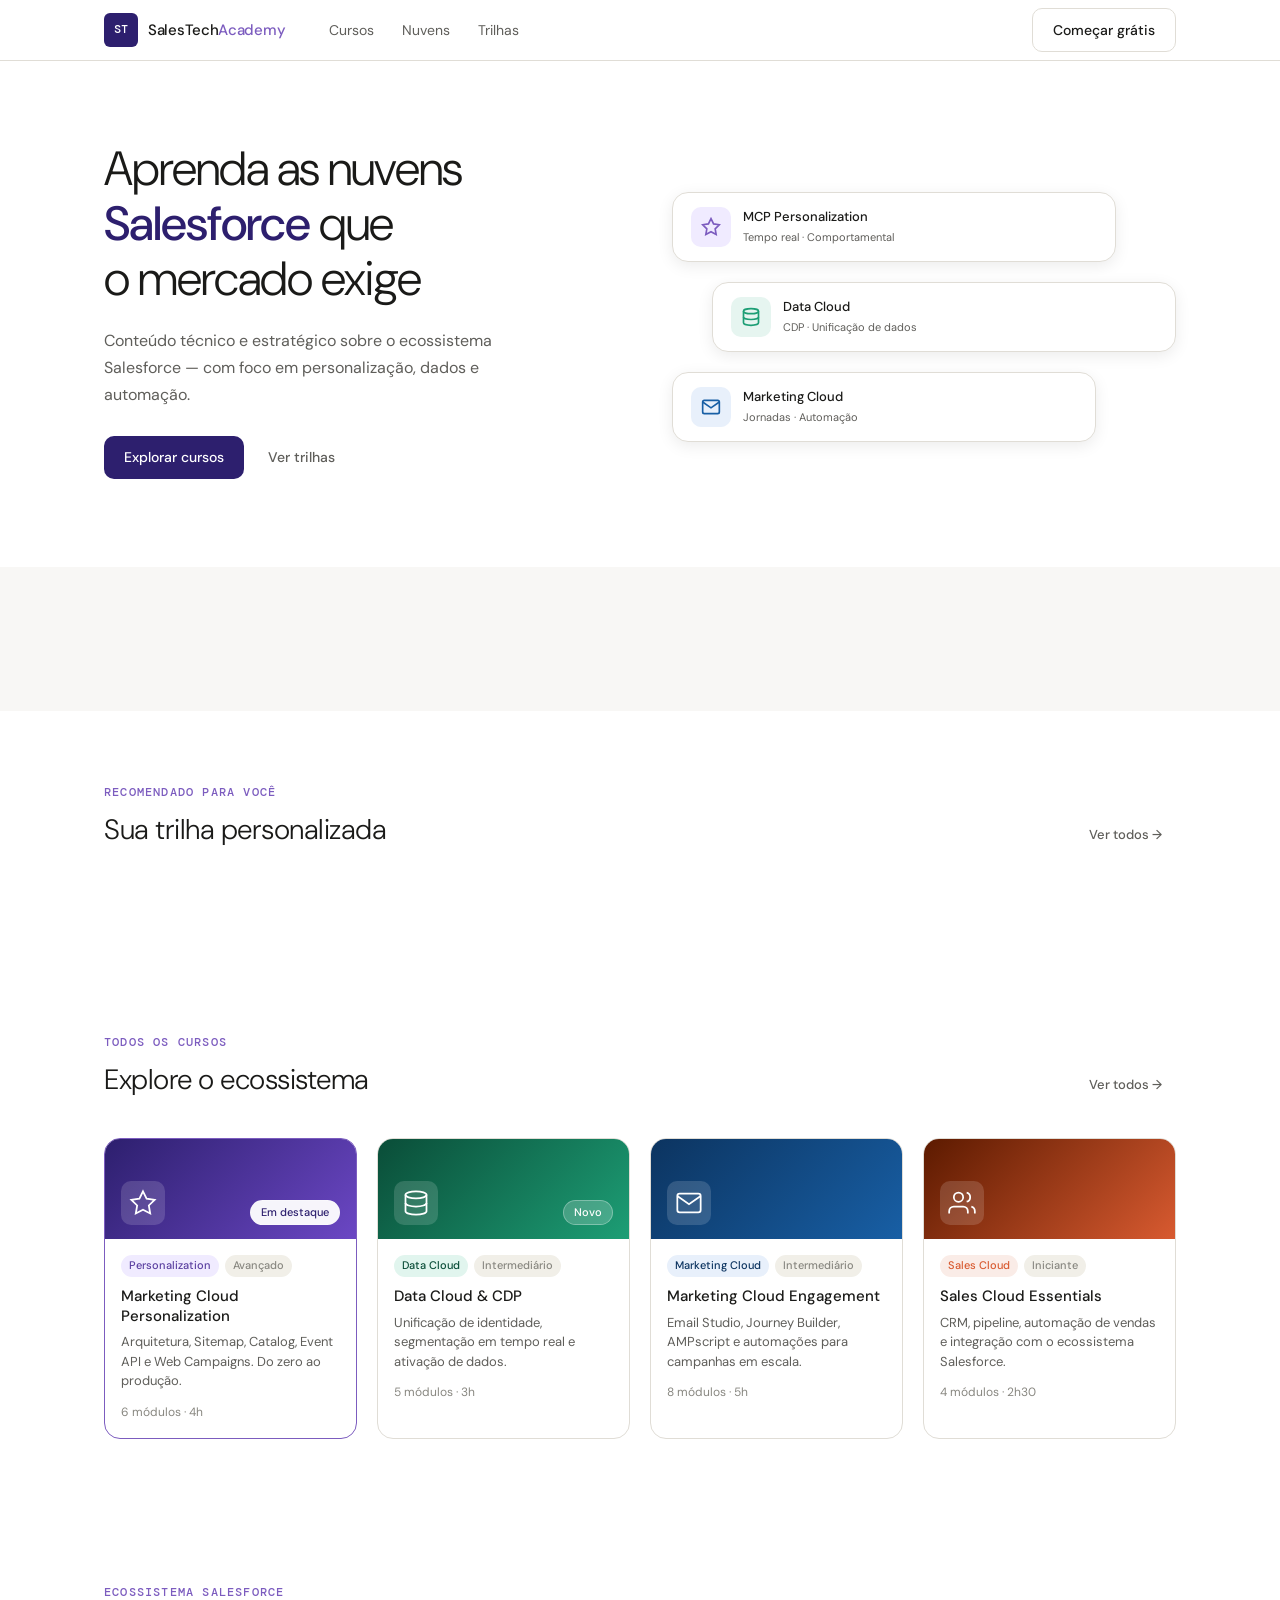
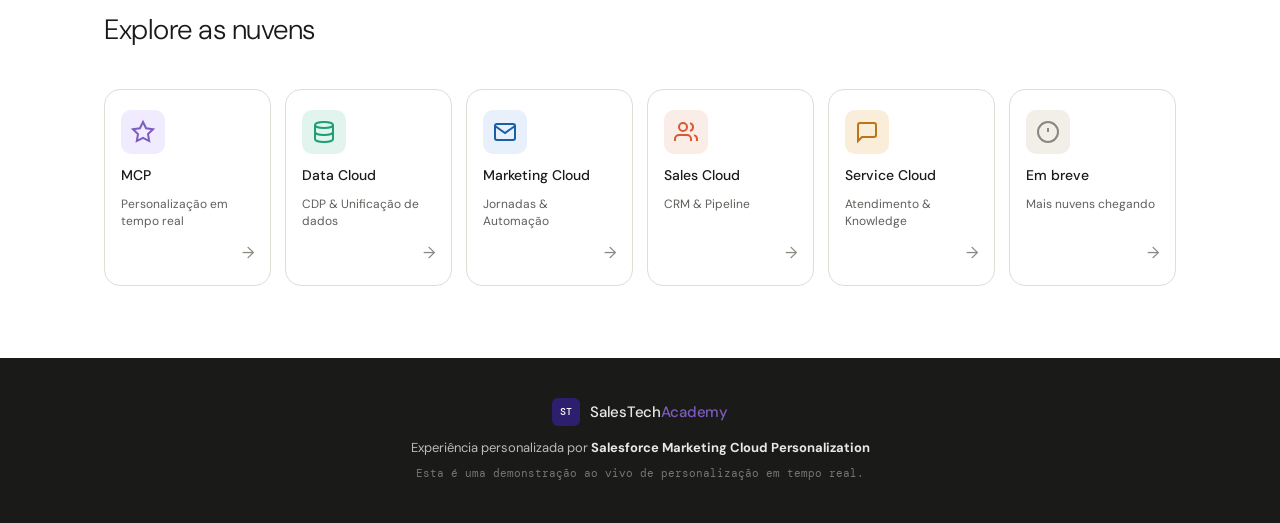
==== commit 8a8e87c4: "Update index.html" ====
--- a/index.html
+++ b/index.html
@@ -22,6 +22,8 @@
        Ativado manualmente durante a demo
   ============================================================ -->
   <div id="event-banner"></div>
+  <!-- MCP ZONE: global_popup — âncora de tracking para exit intent -->
+<div id="global-popup" style="display:none;"></div>
 
   <!-- ============================================================
        NAVBAR
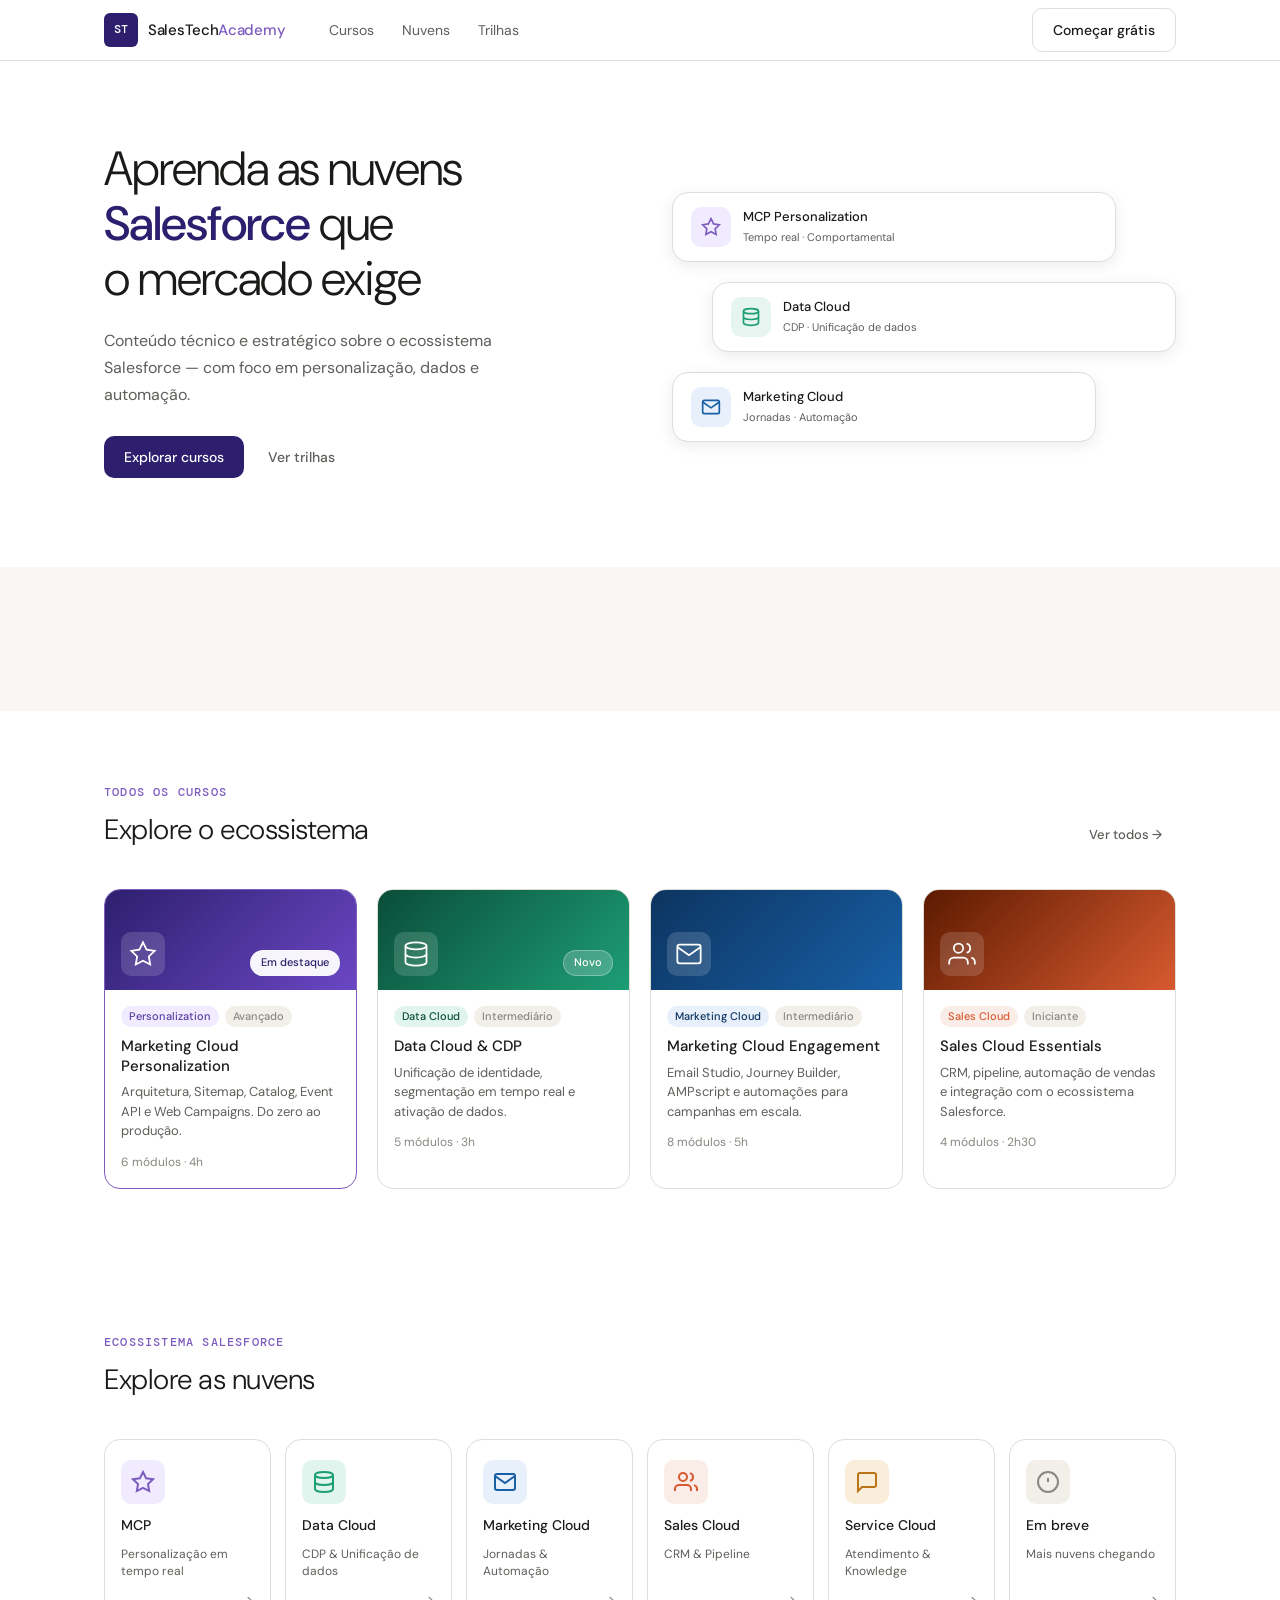
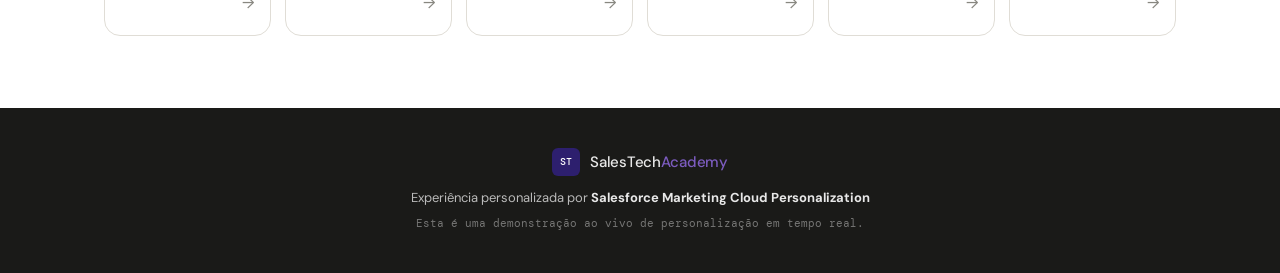
==== commit 9a3f620d: "Add files via upload" ====
--- a/index.html
+++ b/index.html
@@ -22,8 +22,6 @@
        Ativado manualmente durante a demo
   ============================================================ -->
   <div id="event-banner"></div>
-  <!-- MCP ZONE: global_popup — âncora de tracking para exit intent -->
-<div id="global-popup" style="display:none;"></div>
 
   <!-- ============================================================
        NAVBAR
@@ -137,18 +135,18 @@
        Recipe de recomendação por perfil + comportamento
        Visível para identificados — MCP injeta os cards
   ============================================================ -->
-  <section class="section" id="recommended-section">
+  <!-- MCP ZONE: recommended_courses
+       Seção oculta por padrão — MCP exibe quando recipe retorna itens
+  -->
+  <section class="section" id="recommended-section" style="display:none;">
     <div class="container">
-      <div id="courses-header-rec">
-        <div class="section__header">
-          <div>
-            <p class="section__eyebrow" id="rec-eyebrow">Recomendado para você</p>
-            <h2 class="section__title" id="rec-title">Sua trilha personalizada</h2>
-          </div>
-          <a href="#cursos" class="btn btn--ghost btn--sm">Ver todos →</a>
-        </div>
-      </div>
-      <!-- MCP ZONE: recommended_courses — cards injetados pelo recipe -->
+      <div class="section__header">
+        <div>
+          <p class="section__eyebrow">Recomendado para você</p>
+          <h2 class="section__title">Sua trilha personalizada</h2>
+        </div>
+        <a href="#cursos" class="btn btn--ghost btn--sm">Ver todos →</a>
+      </div>
       <div id="recommended-courses" class="courses-grid"></div>
     </div>
   </section>
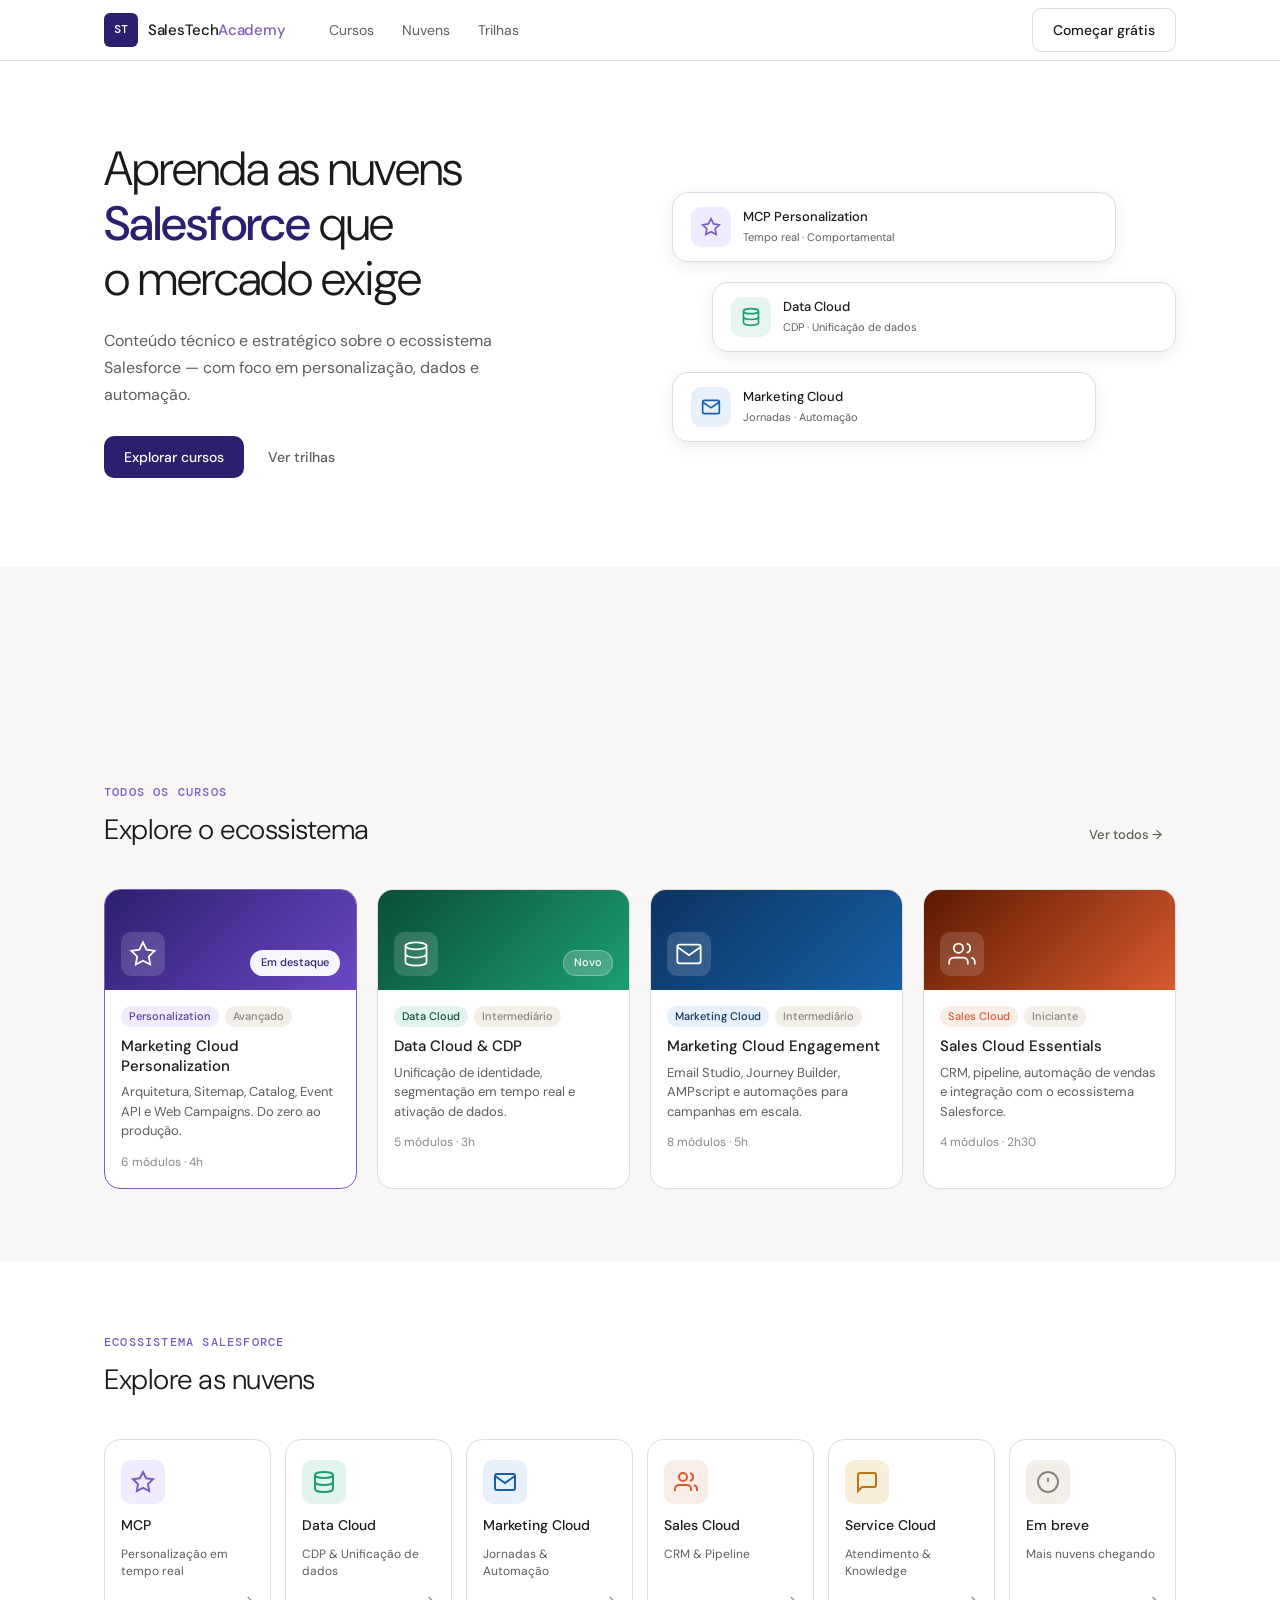
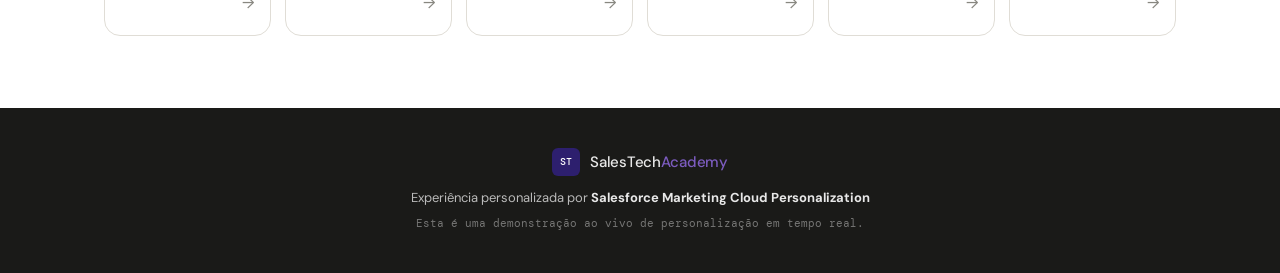
==== commit 15eb8bb7: "Add files via upload" ====
--- a/index.html
+++ b/index.html
@@ -155,7 +155,7 @@
        TODOS OS CURSOS
        Seção estática — fallback e catálogo completo
   ============================================================ -->
-  <section class="section" id="cursos">
+  <section class="section section--alt" id="cursos">
     <div class="container">
 
       <div class="section__header">
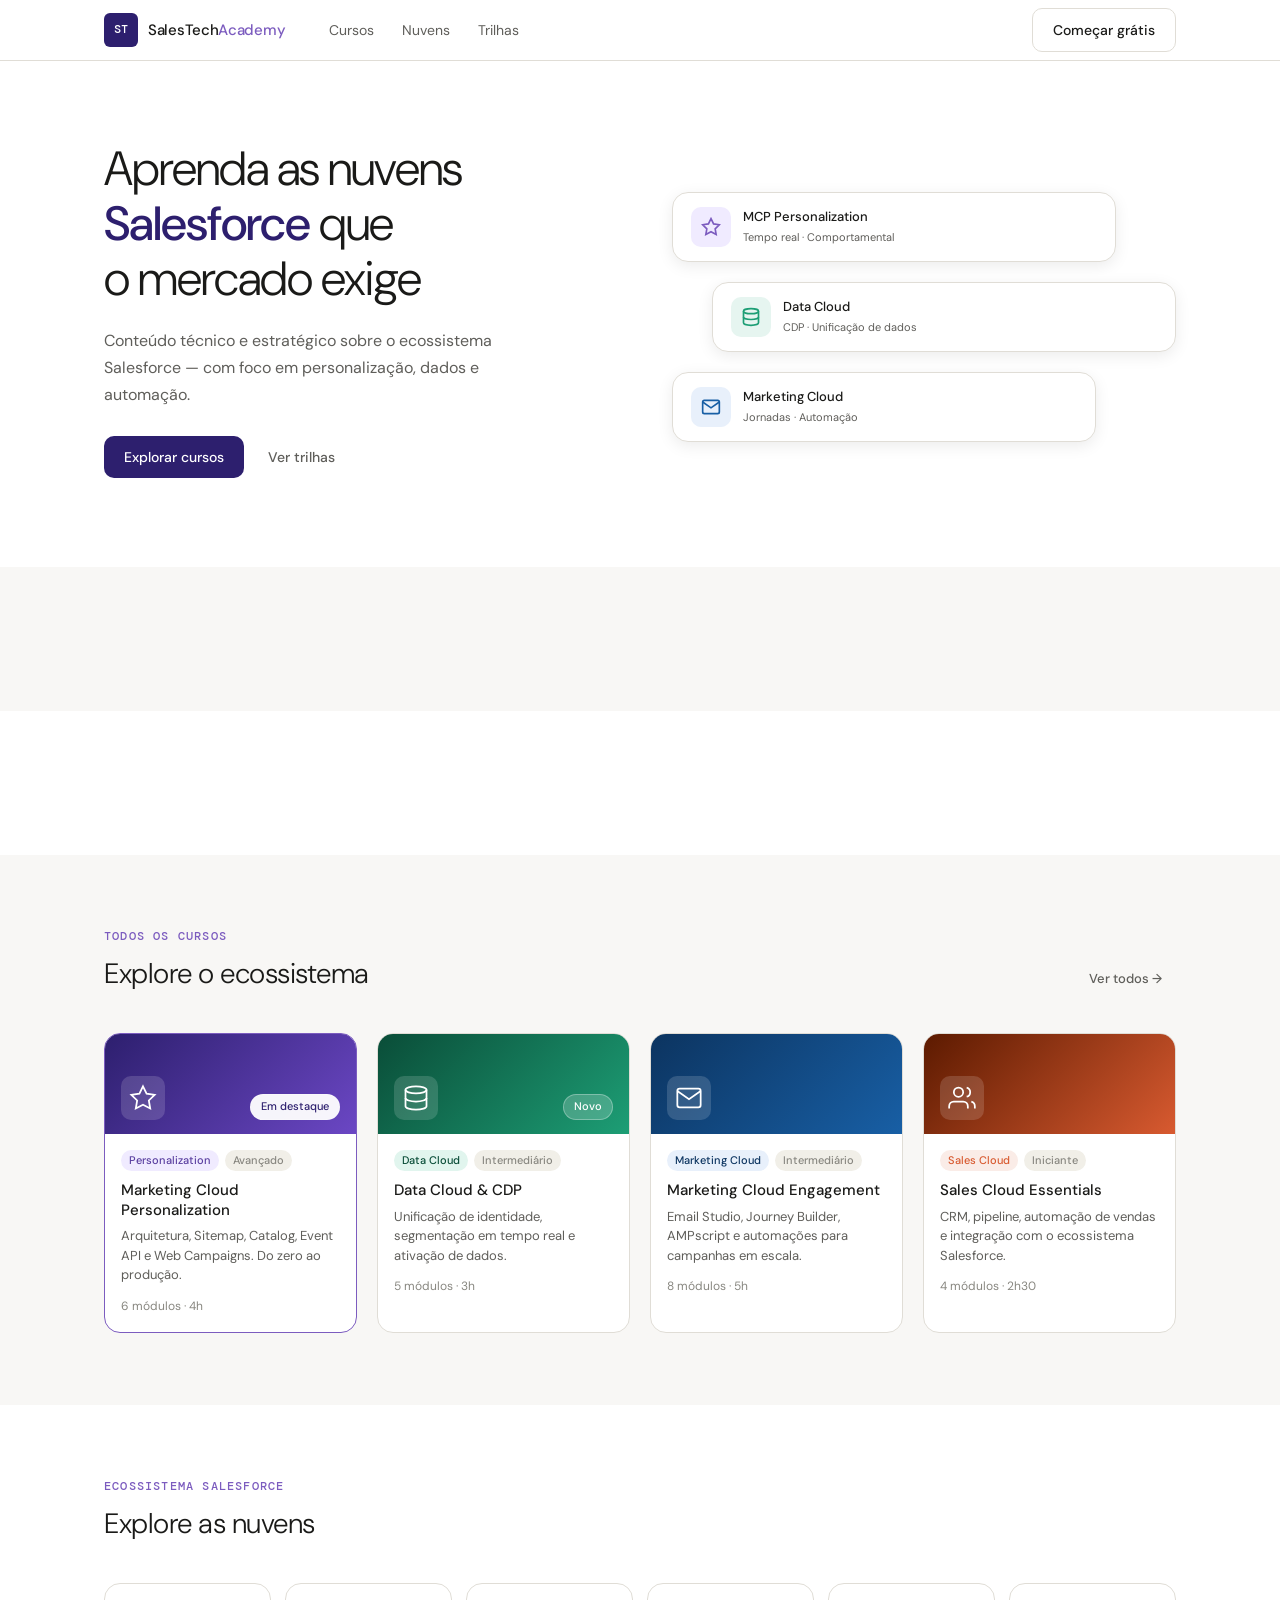
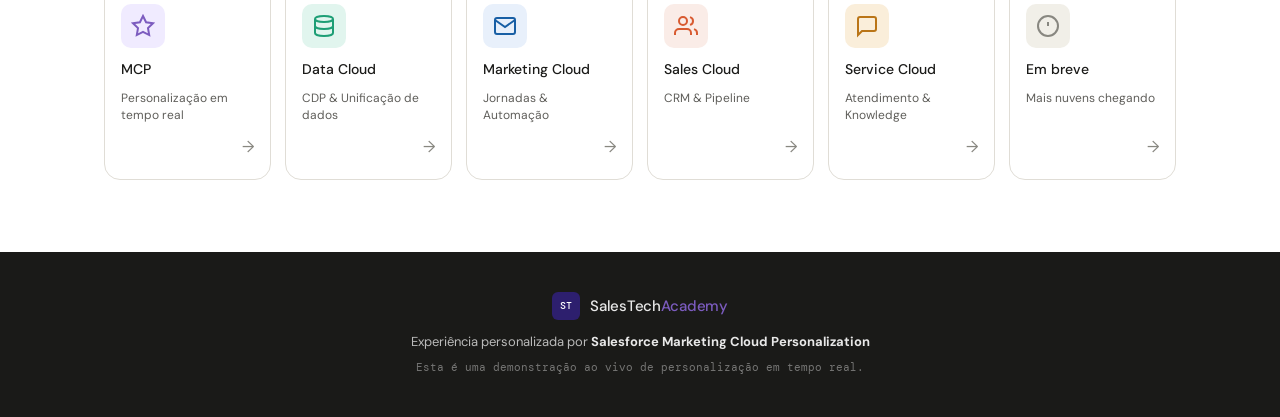
==== commit c22b4689: "Update index.html" ====
--- a/index.html
+++ b/index.html
@@ -138,9 +138,11 @@
   <!-- MCP ZONE: recommended_courses
        Seção oculta por padrão — MCP exibe quando recipe retorna itens
   -->
-  <section class="section" id="recommended-section" style="display:none;">
+  <!-- Seção sempre visível como divisor visual
+       MCP injeta os cards em #recommended-courses quando recipe retorna itens -->
+  <section class="section" id="recommended-section">
     <div class="container">
-      <div class="section__header">
+      <div class="section__header" id="recommended-header" style="display:none;">
         <div>
           <p class="section__eyebrow">Recomendado para você</p>
           <h2 class="section__title">Sua trilha personalizada</h2>
